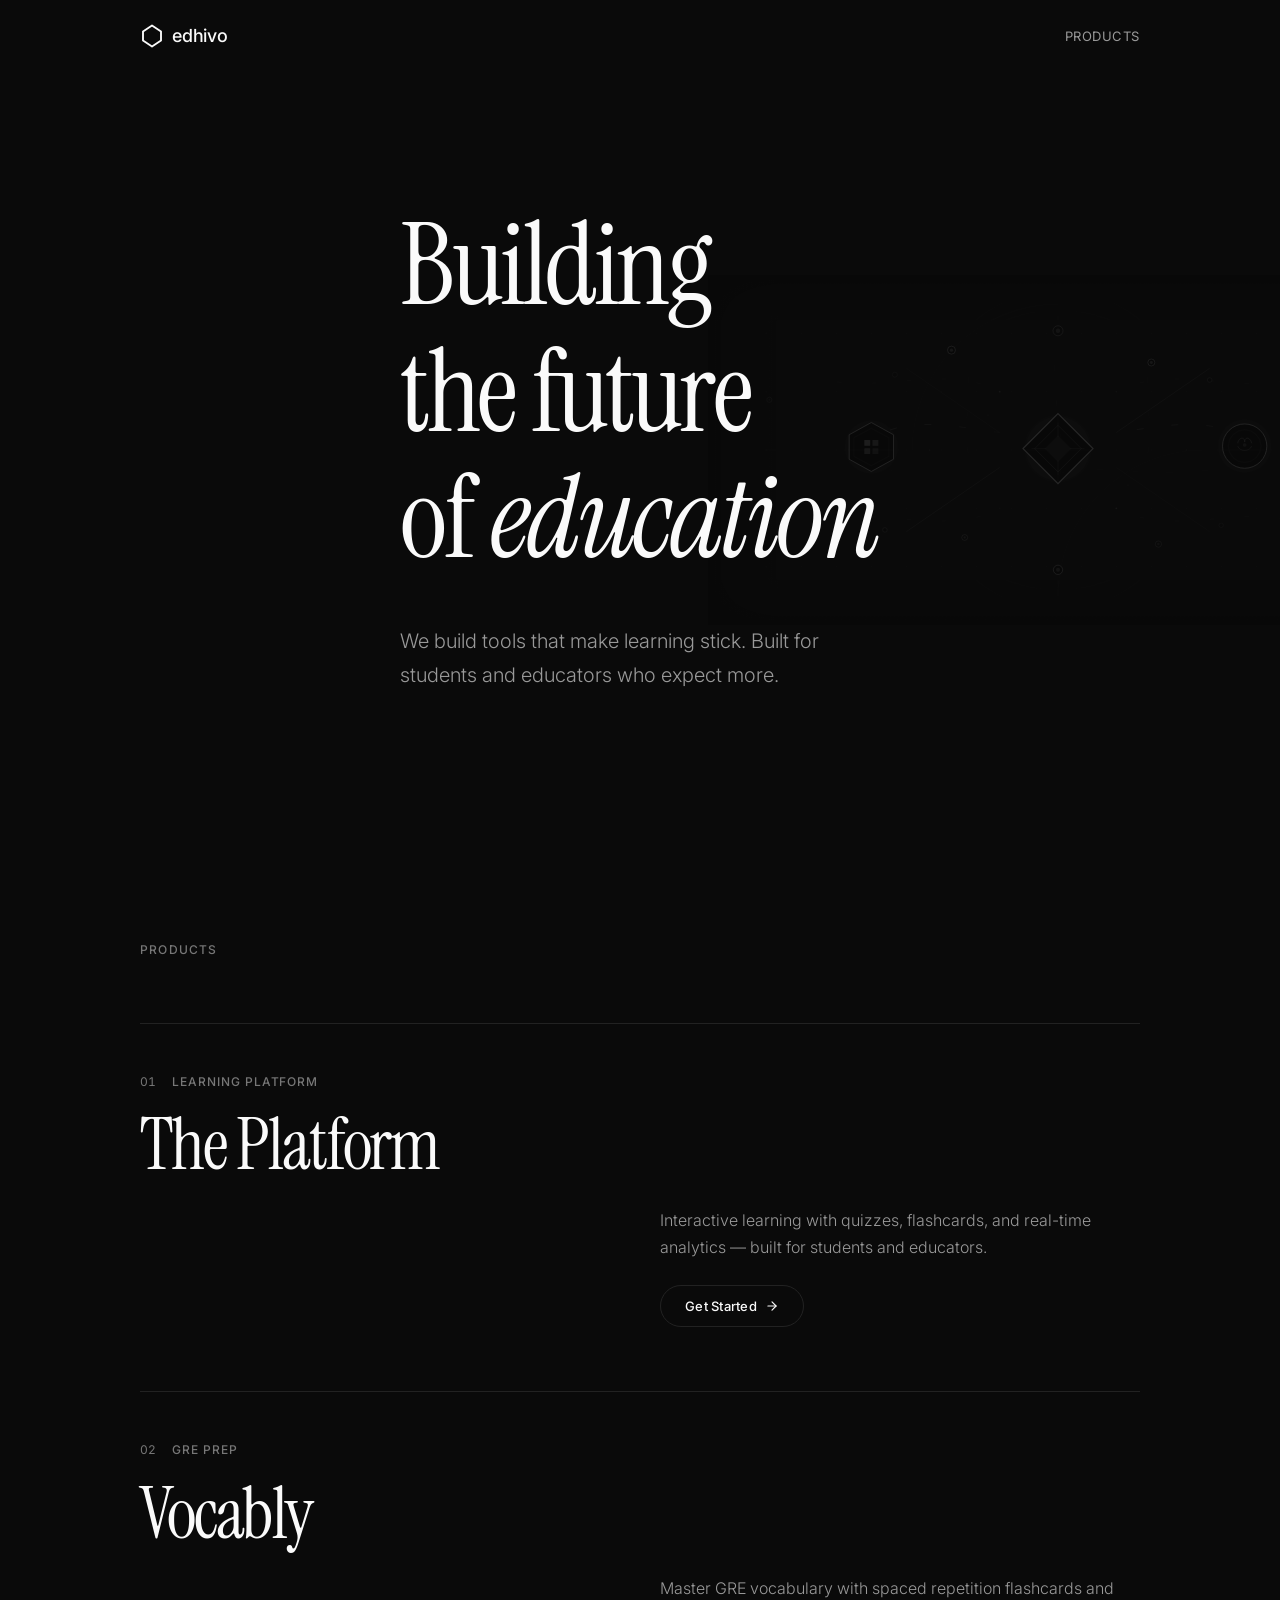
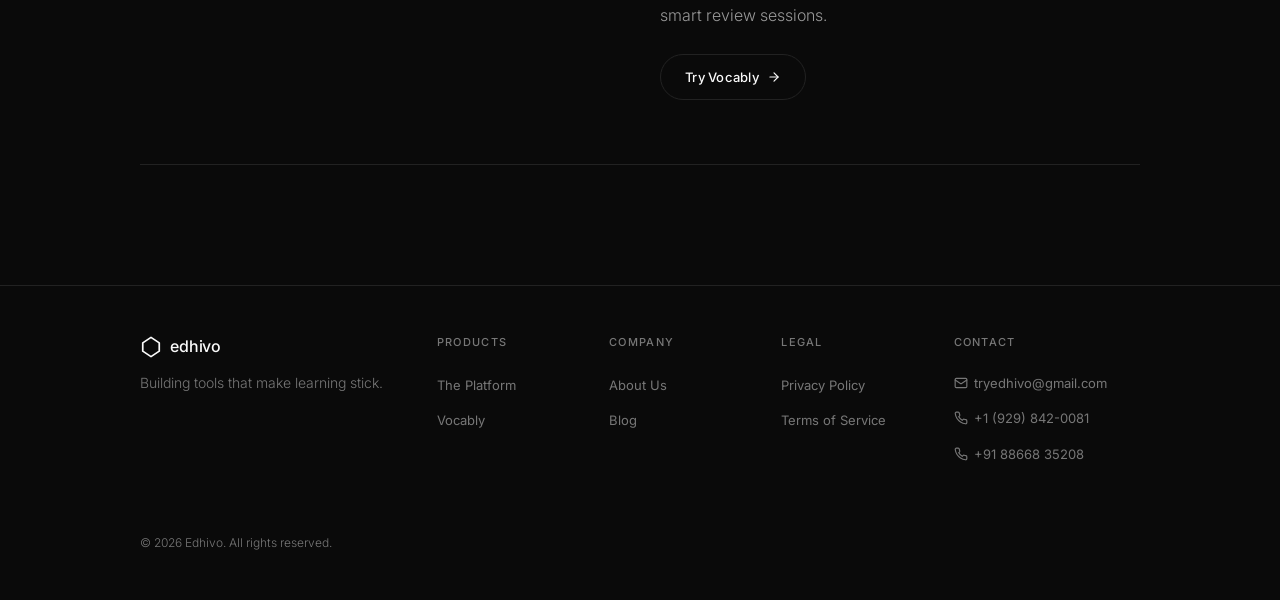
==== index.html @ c6b53cd7 "Landing designed" ====
<!DOCTYPE html>
<html lang="en">
<head>
  <meta charset="UTF-8">
  <meta name="viewport" content="width=device-width, initial-scale=1.0">

  <!-- Primary Meta Tags -->
  <title>edhivo — Building the future of education</title>
  <meta name="title" content="edhivo — Building the future of education">
  <meta name="description" content="edhivo builds tools that make learning stick. Explore our interactive learning platform and vocabulary apps.">
  <meta name="keywords" content="education, learning, edtech, interactive platform, vocabulary, GRE prep">
  <meta name="author" content="edhivo">

  <!-- Open Graph / Facebook -->
  <meta property="og:type" content="website">
  <meta property="og:url" content="https://edhivo.com/">
  <meta property="og:title" content="edhivo — Building the future of education">
  <meta property="og:description" content="edhivo builds tools that make learning stick. Explore our interactive learning platform and vocabulary apps.">
  <meta property="og:image" content="/assets/og-image.png">

  <!-- Twitter -->
  <meta property="twitter:card" content="summary_large_image">
  <meta property="twitter:url" content="https://edhivo.com/">
  <meta property="twitter:title" content="edhivo — Building the future of education">
  <meta property="twitter:description" content="edhivo builds tools that make learning stick. Explore our interactive learning platform and vocabulary apps.">
  <meta property="twitter:image" content="/assets/og-image.png">

  <!-- Additional -->
  <meta name="robots" content="index, follow">
  <meta name="theme-color" content="#0A0A0A">
  <link rel="icon" type="image/svg+xml" href="assets/favicon.svg">

  <!-- Fonts -->
  <link rel="preconnect" href="https://fonts.googleapis.com">
  <link rel="preconnect" href="https://fonts.gstatic.com" crossorigin>
  <link href="https://fonts.googleapis.com/css2?family=Instrument+Serif:ital@0;1&family=Inter:wght@300;400;500;600&display=swap" rel="stylesheet">

  <link rel="stylesheet" href="styles.css">
</head>
<body>

  <!-- Navigation -->
  <header class="nav" id="nav">
    <div class="container nav-inner">
      <a href="#" class="wordmark" aria-label="edhivo home" onclick="window.scrollTo({top:0,behavior:'smooth'});return false;">
        <svg class="wordmark-icon" width="24" height="24" viewBox="0 0 32 32" fill="none" xmlns="http://www.w3.org/2000/svg">
          <path d="M16 2L28 10V22L16 30L4 22V10L16 2Z" stroke="currentColor" stroke-width="2.5" stroke-linecap="round" stroke-linejoin="round" fill="none"/>
        </svg>
        <span>edhivo</span>
      </a>
      <nav>
        <a href="#products" class="nav-link">Products</a>
      </nav>
    </div>
  </header>

  <!-- Hero -->
  <main>
    <section class="hero">
      <div class="hero-art-wrapper">
        <img src="assets/hero-art.svg" alt="" class="hero-art" aria-hidden="true" />
      </div>
      <div class="container hero-content">
        <h1 class="hero-title">
          <span class="hero-line hero-line-1">
            <span class="word">Building</span>
          </span>
          <span class="hero-line hero-line-2">
            <span class="word">the future</span>
          </span>
          <span class="hero-line hero-line-3">
            <span class="word">of&nbsp;</span><em class="word hero-emphasis">education</em>
          </span>
        </h1>
        <p class="hero-subtitle">
          We build tools that make learning <span class="flicker-word" data-text="stick">stick</span>. Built for students and educators who expect more.
        </p>
      </div>
    </section>

    <!-- Products -->
    <section class="products" id="products">
      <div class="container">
        <span class="section-label">Products</span>
        <div id="products-list"></div>
      </div>
    </section>
  </main>

  <!-- Institution Selector Modal -->
  <div class="modal-overlay" id="modal-overlay" aria-hidden="true">
    <div class="modal" role="dialog" aria-modal="true" aria-labelledby="modal-title">
      <div class="modal-header">
        <h3 id="modal-title">Select your institution</h3>
        <button class="modal-close" id="modal-close" aria-label="Close">&times;</button>
      </div>
      <div class="modal-body" id="modal-body"></div>
    </div>
  </div>

  <!-- Footer -->
  <footer class="footer">
    <div class="container">
      <div class="footer-grid">
        <!-- Brand -->
        <div class="footer-brand">
          <div class="footer-logo" aria-label="edhivo">
            <svg width="22" height="22" viewBox="0 0 32 32" fill="none" xmlns="http://www.w3.org/2000/svg">
              <path d="M16 2L28 10V22L16 30L4 22V10L16 2Z" stroke="currentColor" stroke-width="2.5" stroke-linecap="round" stroke-linejoin="round" fill="none"/>
            </svg>
            <span>edhivo</span>
          </div>
          <p class="footer-desc">Building tools that make learning stick.</p>
        </div>

        <!-- Products -->
        <div class="footer-col">
          <h4 class="footer-heading">Products</h4>
          <ul class="footer-links">
            <li><a href="#products">The Platform</a></li>
            <li><a href="https://vocably.edhivo.com" target="_blank" rel="noopener">Vocably</a></li>
          </ul>
        </div>

        <!-- Company -->
        <div class="footer-col">
          <h4 class="footer-heading">Company</h4>
          <ul class="footer-links">
            <li><a href="about.html">About Us</a></li>
            <li><a href="blog.html">Blog</a></li>
          </ul>
        </div>

        <!-- Legal -->
        <div class="footer-col">
          <h4 class="footer-heading">Legal</h4>
          <ul class="footer-links">
            <li><a href="privacy.html">Privacy Policy</a></li>
            <li><a href="terms.html">Terms of Service</a></li>
          </ul>
        </div>

        <!-- Contact -->
        <div class="footer-col">
          <h4 class="footer-heading">Contact</h4>
          <ul class="footer-links">
            <li>
              <a href="mailto:tryedhivo@gmail.com">
                <svg width="14" height="14" viewBox="0 0 24 24" fill="none" stroke="currentColor" stroke-width="2" stroke-linecap="round" stroke-linejoin="round"><rect x="2" y="4" width="20" height="16" rx="2"/><path d="m22 7-8.97 5.7a1.94 1.94 0 0 1-2.06 0L2 7"/></svg>
                tryedhivo@gmail.com
              </a>
            </li>
            <li>
              <a href="tel:+19298420081">
                <svg width="14" height="14" viewBox="0 0 24 24" fill="none" stroke="currentColor" stroke-width="2" stroke-linecap="round" stroke-linejoin="round"><path d="M22 16.92v3a2 2 0 0 1-2.18 2 19.79 19.79 0 0 1-8.63-3.07 19.5 19.5 0 0 1-6-6 19.79 19.79 0 0 1-3.07-8.67A2 2 0 0 1 4.11 2h3a2 2 0 0 1 2 1.72c.127.96.361 1.903.7 2.81a2 2 0 0 1-.45 2.11L8.09 9.91a16 16 0 0 0 6 6l1.27-1.27a2 2 0 0 1 2.11-.45c.907.339 1.85.573 2.81.7A2 2 0 0 1 22 16.92z"/></svg>
                +1 (929) 842-0081
              </a>
            </li>
            <li>
              <a href="tel:+918866835208">
                <svg width="14" height="14" viewBox="0 0 24 24" fill="none" stroke="currentColor" stroke-width="2" stroke-linecap="round" stroke-linejoin="round"><path d="M22 16.92v3a2 2 0 0 1-2.18 2 19.79 19.79 0 0 1-8.63-3.07 19.5 19.5 0 0 1-6-6 19.79 19.79 0 0 1-3.07-8.67A2 2 0 0 1 4.11 2h3a2 2 0 0 1 2 1.72c.127.96.361 1.903.7 2.81a2 2 0 0 1-.45 2.11L8.09 9.91a16 16 0 0 0 6 6l1.27-1.27a2 2 0 0 1 2.11-.45c.907.339 1.85.573 2.81.7A2 2 0 0 1 22 16.92z"/></svg>
                +91 88668 35208
              </a>
            </li>
          </ul>
        </div>
        <!-- Copyright -->
        <p class="footer-copyright">&copy; <script>document.write(new Date().getFullYear())</script> Edhivo. All rights reserved.</p>
      </div>
    </div>
  </footer>

  <script src="script.js"></script>
</body>
</html>
---- styles.css ----
/* =============================
   DESIGN TOKENS
   ============================= */

:root {
  --bg: #0A0A0A;
  --bg-card: #111111;
  --bg-elevated: #161616;
  --text: #FAFAFA;
  --text-secondary: #999999;
  --text-muted: #777777;
  --accent: #FAFAFA;
  --accent-hover: #CCCCCC;
  --border: #222222;
  --border-hover: #333333;
  --radius: 12px;
  --transition: 200ms ease;
  --font-display: 'Instrument Serif', Georgia, serif;
  --font-body: 'Inter', -apple-system, BlinkMacSystemFont, 'Segoe UI', sans-serif;
  --max-width: 1080px;
}


/* =============================
   RESET & BASE
   ============================= */

*, *::before, *::after {
  margin: 0;
  padding: 0;
  box-sizing: border-box;
}

html {
  scroll-behavior: smooth;
}

@media (prefers-reduced-motion: reduce) {
  html { scroll-behavior: auto; }
  *, *::before, *::after {
    animation-duration: 0.01ms !important;
    animation-delay: 0ms !important;
    transition-duration: 0.01ms !important;
  }
  .reveal {
    opacity: 1 !important;
    transform: none !important;
  }
  .hero-line .word {
    transform: none !important;
    opacity: 1 !important;
  }
  .hero-subtitle {
    opacity: 1 !important;
  }
}

body {
  font-family: var(--font-body);
  background: var(--bg);
  color: var(--text);
  line-height: 1.6;
  min-height: 100vh;
  display: flex;
  flex-direction: column;
  -webkit-font-smoothing: antialiased;
  -moz-osx-font-smoothing: grayscale;
  scrollbar-width: thin;
  scrollbar-color: var(--border-hover) transparent;
}

/* Webkit scrollbar */
::-webkit-scrollbar {
  width: 6px;
}

::-webkit-scrollbar-track {
  background: transparent;
}

::-webkit-scrollbar-thumb {
  background: var(--border-hover);
  border-radius: 3px;
}

::-webkit-scrollbar-thumb:hover {
  background: var(--text-muted);
}

::selection {
  background: rgba(250, 250, 250, 0.15);
  color: var(--text);
}


/* =============================
   LAYOUT
   ============================= */

.container {
  max-width: var(--max-width);
  margin: 0 auto;
  padding: 0 24px;
}

@media (min-width: 744px) {
  .container { padding: 0 40px; }
}


/* =============================
   NAVIGATION
   ============================= */

.nav {
  position: fixed;
  top: 0;
  left: 0;
  right: 0;
  z-index: 100;
  background: transparent;
  transition: background 0.4s ease, backdrop-filter 0.4s ease, border-color 0.4s ease;
  border-bottom: 1px solid transparent;
}

.nav.scrolled {
  background: rgba(10, 10, 10, 0.8);
  backdrop-filter: blur(12px);
  -webkit-backdrop-filter: blur(12px);
  border-bottom-color: var(--border);
}

.nav-inner {
  display: flex;
  align-items: center;
  justify-content: space-between;
  height: 72px;
}

.wordmark {
  display: flex;
  align-items: center;
  gap: 8px;
  font-family: var(--font-body);
  font-size: 1.125rem;
  font-weight: 500;
  color: var(--text);
  text-decoration: none;
  letter-spacing: -0.01em;
  transition: opacity var(--transition);
}

.wordmark:hover {
  opacity: 0.7;
}

.wordmark-icon {
  flex-shrink: 0;
}

.nav-link {
  font-family: var(--font-body);
  font-size: 0.8125rem;
  font-weight: 400;
  letter-spacing: 0.04em;
  text-transform: uppercase;
  color: var(--text-secondary);
  text-decoration: none;
  transition: color 0.3s ease;
}

.nav-link:hover {
  color: var(--text);
}


/* =============================
   HERO
   ============================= */

.hero {
  position: relative;
  min-height: 100vh;
  display: flex;
  align-items: center;
  overflow: hidden;
  padding: 0;
}

.hero-content {
  position: relative;
  z-index: 1;
}

.hero-title {
  font-family: var(--font-display);
  font-weight: 400;
  font-size: clamp(3rem, 9vw, 7.5rem);
  line-height: 1.0;
  letter-spacing: -0.03em;
  color: var(--text);
}

.hero-line {
  display: block;
  overflow: hidden;
  padding-bottom: 0.1em;
}

.hero-line .word {
  display: inline-block;
  transform: translateY(110%);
  opacity: 0;
  animation: revealUp 0.9s cubic-bezier(0.16, 1, 0.3, 1) forwards;
}

.hero-line-1 .word { animation-delay: 0.15s; }
.hero-line-2 .word { animation-delay: 0.3s; }
.hero-line-3 .word:first-child { animation-delay: 0.45s; }
.hero-line-3 .word:last-child { animation-delay: 0.6s; }

.hero-emphasis {
  font-style: italic;
}

.hero-subtitle {
  font-family: var(--font-body);
  font-size: clamp(1rem, 2vw, 1.25rem);
  font-weight: 300;
  color: var(--text-secondary);
  max-width: 480px;
  margin-top: 36px;
  line-height: 1.7;
  opacity: 0;
  animation: fadeIn 0.8s ease 0.8s forwards;
}

/* Hero SVG background */
.hero-art-wrapper {
  position: absolute;
  top: 50%;
  right: -10%;
  transform: translateY(-50%);
  width: 55%;
  max-width: 700px;
  opacity: 0.12;
  pointer-events: none;
  z-index: 0;
  filter: invert(1);
}

.hero-art {
  width: 100%;
  height: auto;
  display: block;
}

@media (max-width: 743px) {
  .hero-art-wrapper {
    width: 90%;
    right: -20%;
    opacity: 0.08;
  }
}


/* =============================
   FLICKER EFFECT
   ============================= */

.flicker-word {
  display: inline;
}

.flicker-letter {
  display: inline;
  animation: letterFlicker 4s ease-in-out infinite;
}

@keyframes letterFlicker {
  0%, 100% { opacity: 1; }
  47% { opacity: 1; }
  48% { opacity: 0.2; }
  49% { opacity: 0.7; }
  50% { opacity: 0.15; }
  51% { opacity: 0.85; }
  52% { opacity: 1; }
}


/* =============================
   PRODUCTS
   ============================= */

.products {
  padding: 40px 0 120px;
}

.section-label {
  display: block;
  font-family: var(--font-body);
  font-size: 0.75rem;
  font-weight: 500;
  text-transform: uppercase;
  letter-spacing: 0.1em;
  color: var(--text-muted);
  margin-bottom: 64px;
}

.product-item {
  border-top: 1px solid var(--border);
  padding: 48px 0 64px;
}

.product-item:last-child {
  border-bottom: 1px solid var(--border);
}

.product-item-header {
  display: flex;
  align-items: center;
  gap: 16px;
  margin-bottom: 16px;
}

.product-item-index {
  font-family: var(--font-body);
  font-size: 0.75rem;
  color: var(--text-muted);
  font-variant-numeric: tabular-nums;
}

.product-item-tag {
  font-family: var(--font-body);
  font-size: 0.75rem;
  font-weight: 500;
  text-transform: uppercase;
  letter-spacing: 0.08em;
  color: var(--text-muted);
}

.product-item-name {
  font-family: var(--font-display);
  font-size: clamp(2.5rem, 6vw, 4.5rem);
  font-weight: 400;
  letter-spacing: -0.03em;
  line-height: 1.05;
  color: var(--text);
  margin-bottom: 24px;
}

.product-item-body {
  max-width: 480px;
  margin-left: auto;
}

@media (max-width: 743px) {
  .product-item-body {
    margin-left: 0;
  }
}

.product-item-desc {
  font-family: var(--font-body);
  font-size: 1rem;
  font-weight: 300;
  color: var(--text-secondary);
  line-height: 1.7;
  margin-bottom: 24px;
}

.product-item-cta {
  display: inline-flex;
  align-items: center;
  gap: 8px;
  padding: 12px 24px;
  background: transparent;
  color: var(--text);
  font-family: var(--font-body);
  font-size: 0.8125rem;
  font-weight: 500;
  letter-spacing: 0.02em;
  border: 1px solid var(--border);
  border-radius: 100px;
  cursor: pointer;
  text-decoration: none;
  transition: background 0.3s ease, border-color 0.3s ease;
}

.product-item-cta:hover {
  background: var(--bg-elevated);
  border-color: var(--border-hover);
}

.product-item-cta svg {
  width: 14px;
  height: 14px;
  transition: transform 0.3s ease;
}

.product-item-cta:hover svg {
  transform: translateX(3px);
}


/* =============================
   MODAL
   ============================= */

.modal-overlay {
  position: fixed;
  inset: 0;
  z-index: 200;
  background: rgba(0, 0, 0, 0.6);
  backdrop-filter: blur(8px);
  -webkit-backdrop-filter: blur(8px);
  display: flex;
  align-items: center;
  justify-content: center;
  opacity: 0;
  pointer-events: none;
  transition: opacity var(--transition);
}

.modal-overlay.active {
  opacity: 1;
  pointer-events: auto;
}

.modal {
  background: var(--bg-card);
  border: 1px solid var(--border);
  border-radius: 16px;
  width: 90%;
  max-width: 400px;
  transform: translateY(8px);
  transition: transform var(--transition);
}

.modal-overlay.active .modal {
  transform: translateY(0);
}

.modal-header {
  display: flex;
  align-items: center;
  justify-content: space-between;
  padding: 20px 24px 16px;
}

.modal-header h3 {
  font-family: var(--font-body);
  font-size: 1rem;
  font-weight: 500;
  color: var(--text);
}

.modal-close {
  width: 32px;
  height: 32px;
  display: flex;
  align-items: center;
  justify-content: center;
  background: none;
  border: none;
  font-size: 1.25rem;
  color: var(--text-muted);
  cursor: pointer;
  border-radius: 6px;
  transition: background var(--transition), color var(--transition);
}

.modal-close:hover {
  background: var(--bg-elevated);
  color: var(--text);
}

.modal-body {
  padding: 0 24px 20px;
}

.institution-link {
  display: flex;
  align-items: center;
  justify-content: space-between;
  padding: 14px 16px;
  border: 1px solid var(--border);
  border-radius: 10px;
  text-decoration: none;
  color: var(--text);
  font-family: var(--font-body);
  font-size: 0.9375rem;
  font-weight: 400;
  transition: background 0.3s ease, border-color 0.3s ease;
  margin-bottom: 8px;
}

.institution-link:last-child {
  margin-bottom: 0;
}

.institution-link:hover {
  background: var(--bg-elevated);
  border-color: var(--border-hover);
}

.institution-link svg {
  width: 16px;
  height: 16px;
  color: var(--text-muted);
}


/* =============================
   FOOTER
   ============================= */

.footer {
  border-top: 1px solid var(--border);
  padding: 48px 0 48px;
  margin-top: 0;
}

.footer-grid {
  display: grid;
  grid-template-columns: 1fr;
  gap: 32px;
  padding-bottom: 0;
}

@media (min-width: 744px) {
  .footer-grid {
    grid-template-columns: 2fr 1fr 1fr 1fr 1.5fr;
    gap: 48px;
  }
}

.footer-logo {
  display: flex;
  align-items: center;
  gap: 8px;
  font-family: var(--font-body);
  font-size: 1rem;
  font-weight: 500;
  color: var(--text);
  letter-spacing: -0.01em;
}

.footer-desc {
  margin-top: 12px;
  font-family: var(--font-body);
  font-size: 0.875rem;
  font-weight: 300;
  color: var(--text-muted);
  line-height: 1.6;
}

.footer-heading {
  font-family: var(--font-body);
  font-size: 0.6875rem;
  font-weight: 500;
  text-transform: uppercase;
  letter-spacing: 0.12em;
  color: var(--text-muted);
  margin-bottom: 20px;
}

.footer-links {
  list-style: none;
  display: flex;
  flex-direction: column;
  gap: 10px;
}

.footer-links a {
  display: inline-flex;
  align-items: center;
  gap: 6px;
  font-family: var(--font-body);
  font-size: 0.8125rem;
  font-weight: 400;
  color: var(--text-muted);
  text-decoration: none;
  transition: color 0.3s ease;
}

.footer-links a:hover {
  color: var(--text);
}

.footer-links svg {
  flex-shrink: 0;
  color: var(--text-muted);
}

.footer-copyright {
  margin-top: 32px;
  font-size: 0.75rem;
  font-weight: 300;
  color: var(--text-muted);
}

@media (min-width: 744px) {
  .footer-copyright {
    grid-column: 1 / -1;
    margin-top: 16px;
  }
}


/* =============================
   LEGAL PAGES
   ============================= */

main {
  flex: 1;
}

.legal-page {
  padding: 120px 0 80px;
}

@media (min-width: 744px) {
  .legal-page { padding: 140px 0 120px; }
}

.legal-page .container {
  max-width: 720px;
}

.legal-title {
  font-family: var(--font-display);
  font-size: 2rem;
  font-weight: 400;
  letter-spacing: -0.02em;
  color: var(--text);
  margin-bottom: 8px;
}

@media (min-width: 744px) {
  .legal-title { font-size: 2.5rem; }
}

.legal-updated {
  font-size: 0.875rem;
  color: var(--text-muted);
  margin-bottom: 48px;
}

.legal-content {
  display: flex;
  flex-direction: column;
  gap: 32px;
}

.legal-content h2 {
  font-family: var(--font-body);
  font-size: 1.25rem;
  font-weight: 500;
  color: var(--text);
  margin-bottom: 12px;
}

.legal-content p {
  font-size: 0.9375rem;
  color: var(--text-secondary);
  line-height: 1.7;
}

.legal-content ul {
  list-style: disc;
  padding-left: 24px;
  margin-top: 8px;
  display: flex;
  flex-direction: column;
  gap: 8px;
}

.legal-content li {
  font-size: 0.9375rem;
  color: var(--text-secondary);
  line-height: 1.6;
}

.legal-content a {
  color: var(--text);
  text-decoration: underline;
  text-underline-offset: 2px;
  transition: color var(--transition);
}

.legal-content a:hover {
  color: var(--text-secondary);
}


/* =============================
   BLOG
   ============================= */

.blog-empty {
  font-size: 0.9375rem;
  color: var(--text-muted);
  padding: 48px 0;
}


/* =============================
   FOCUS STYLES
   ============================= */

:focus-visible {
  outline: 1px solid var(--text-muted);
  outline-offset: 3px;
}

button:focus-visible,
a:focus-visible {
  outline: 1px solid var(--text-muted);
  outline-offset: 3px;
}


/* =============================
   ANIMATIONS
   ============================= */

@keyframes revealUp {
  to {
    transform: translateY(0);
    opacity: 1;
  }
}

@keyframes fadeIn {
  to {
    opacity: 1;
  }
}

/* Scroll reveal */
.reveal {
  opacity: 0;
  transform: translateY(32px);
  transition: opacity 0.7s cubic-bezier(0.16, 1, 0.3, 1),
              transform 0.7s cubic-bezier(0.16, 1, 0.3, 1);
}

.reveal.revealed {
  opacity: 1;
  transform: translateY(0);
}

.reveal:nth-child(2) { transition-delay: 0.1s; }
.reveal:nth-child(3) { transition-delay: 0.2s; }
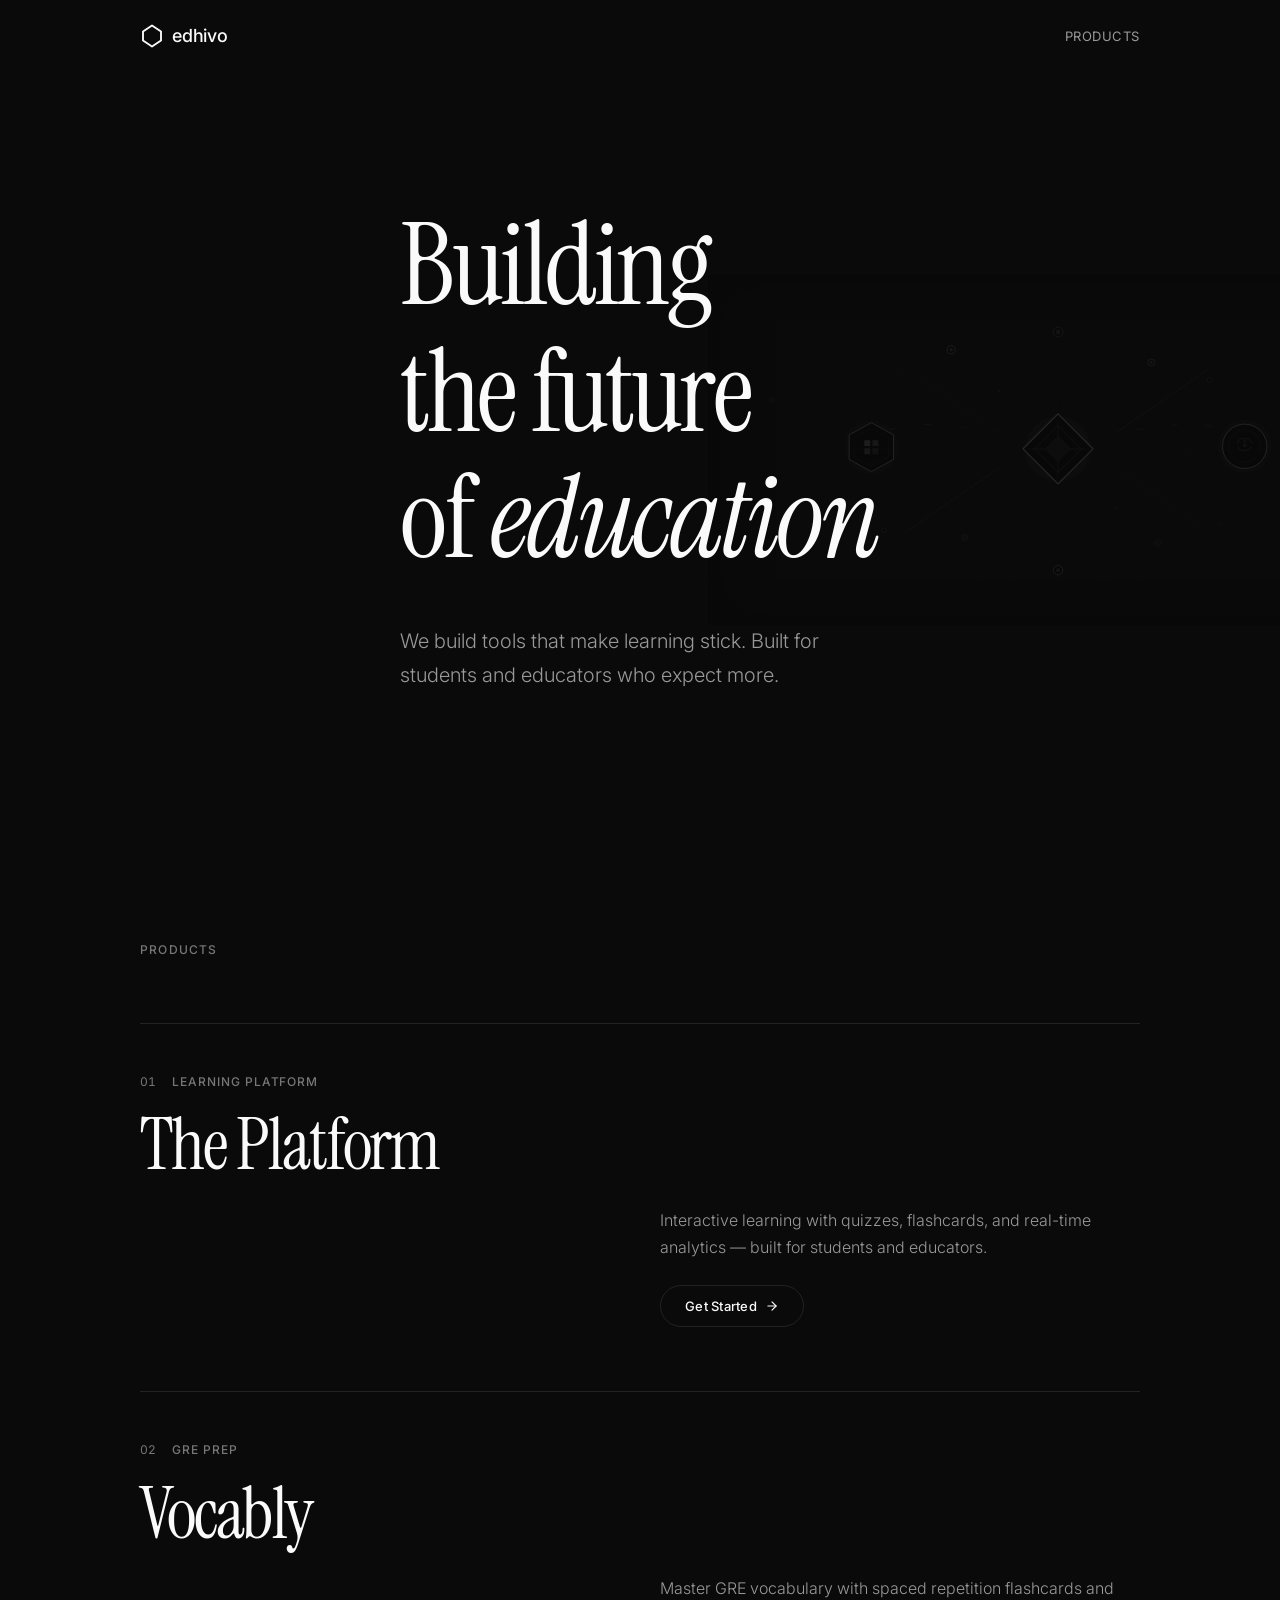
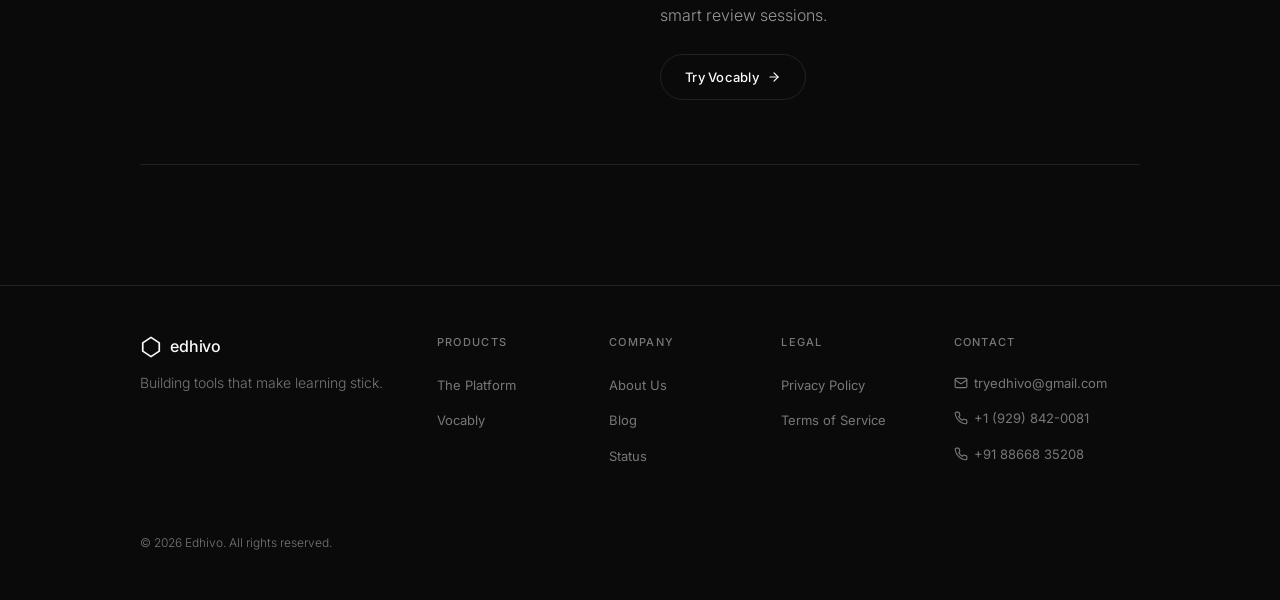
==== commit a0b592e0: "Add /uptime status page and footer link Adds edhivo.com/uptime — a branded status page that fetches " ====
--- a/index.html
+++ b/index.html
@@ -128,6 +128,7 @@
           <ul class="footer-links">
             <li><a href="about.html">About Us</a></li>
             <li><a href="blog.html">Blog</a></li>
+            <li><a href="/uptime/">Status</a></li>
           </ul>
         </div>
 
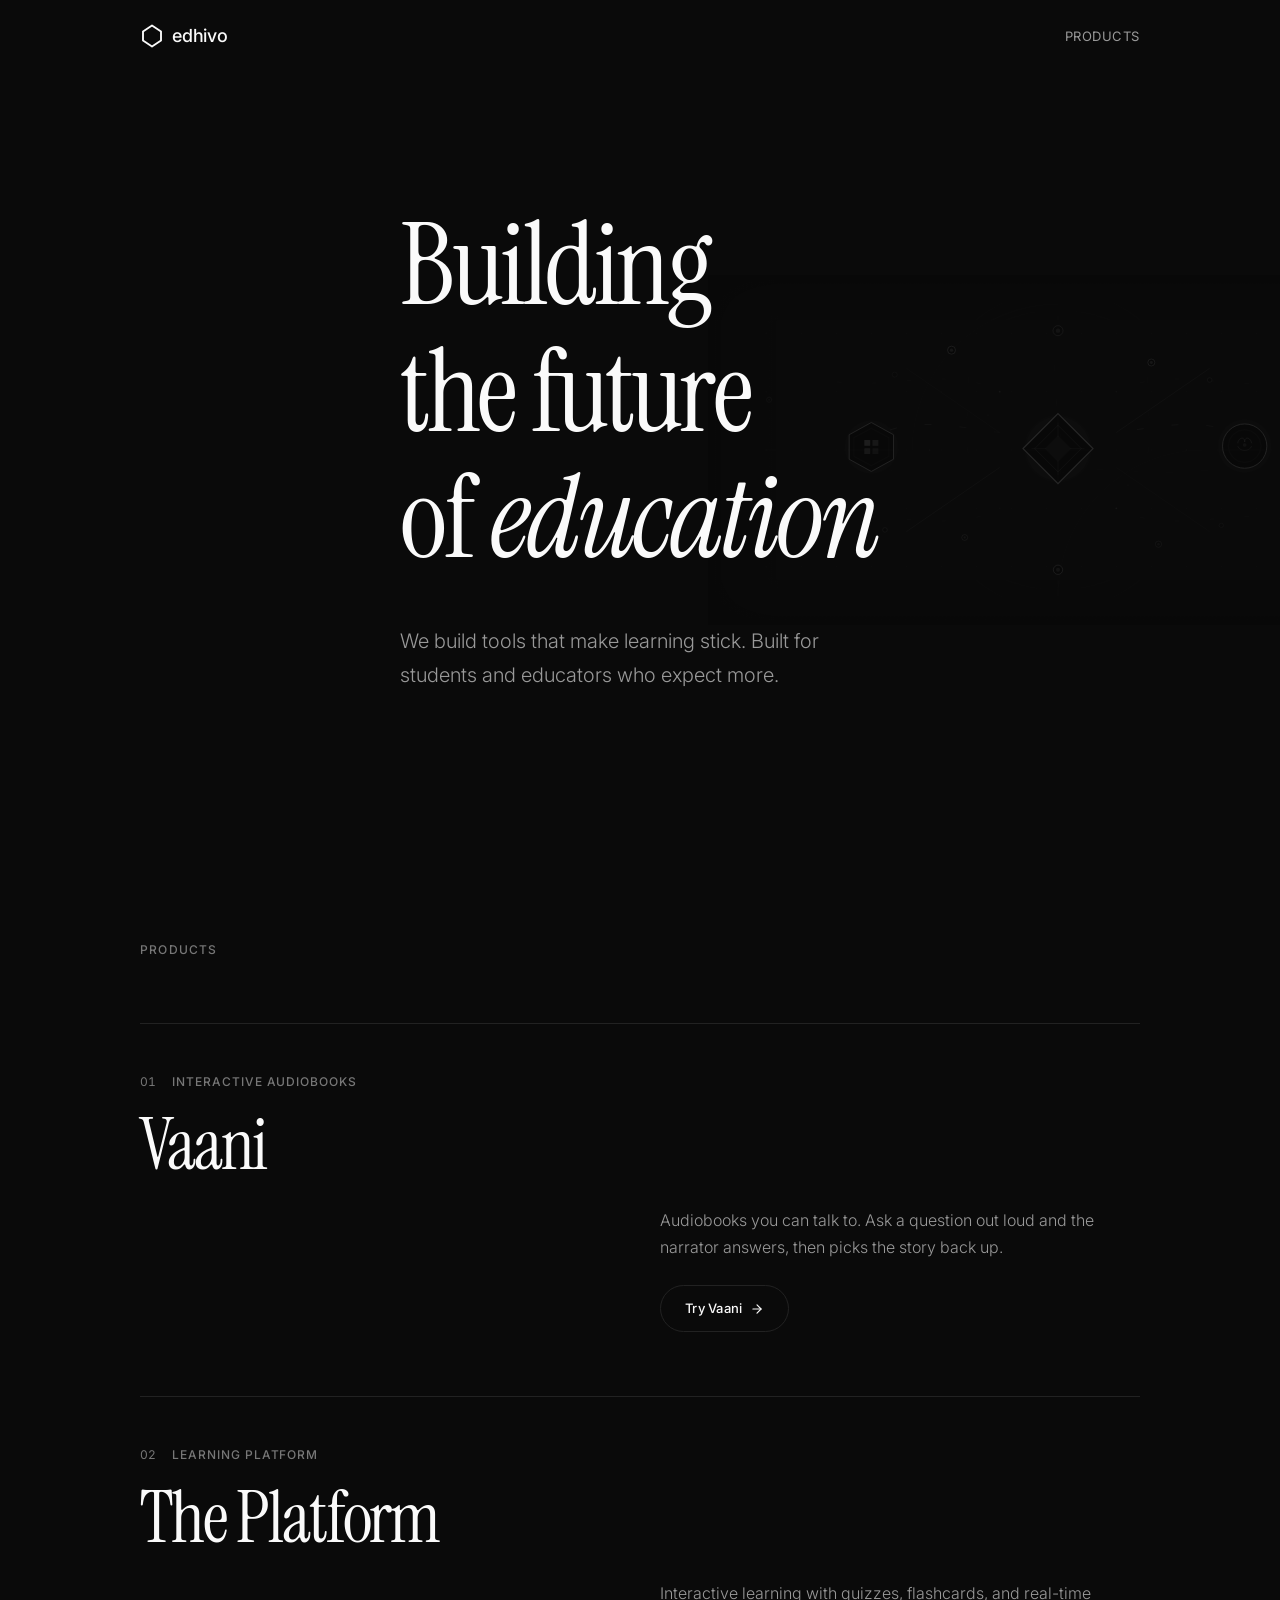
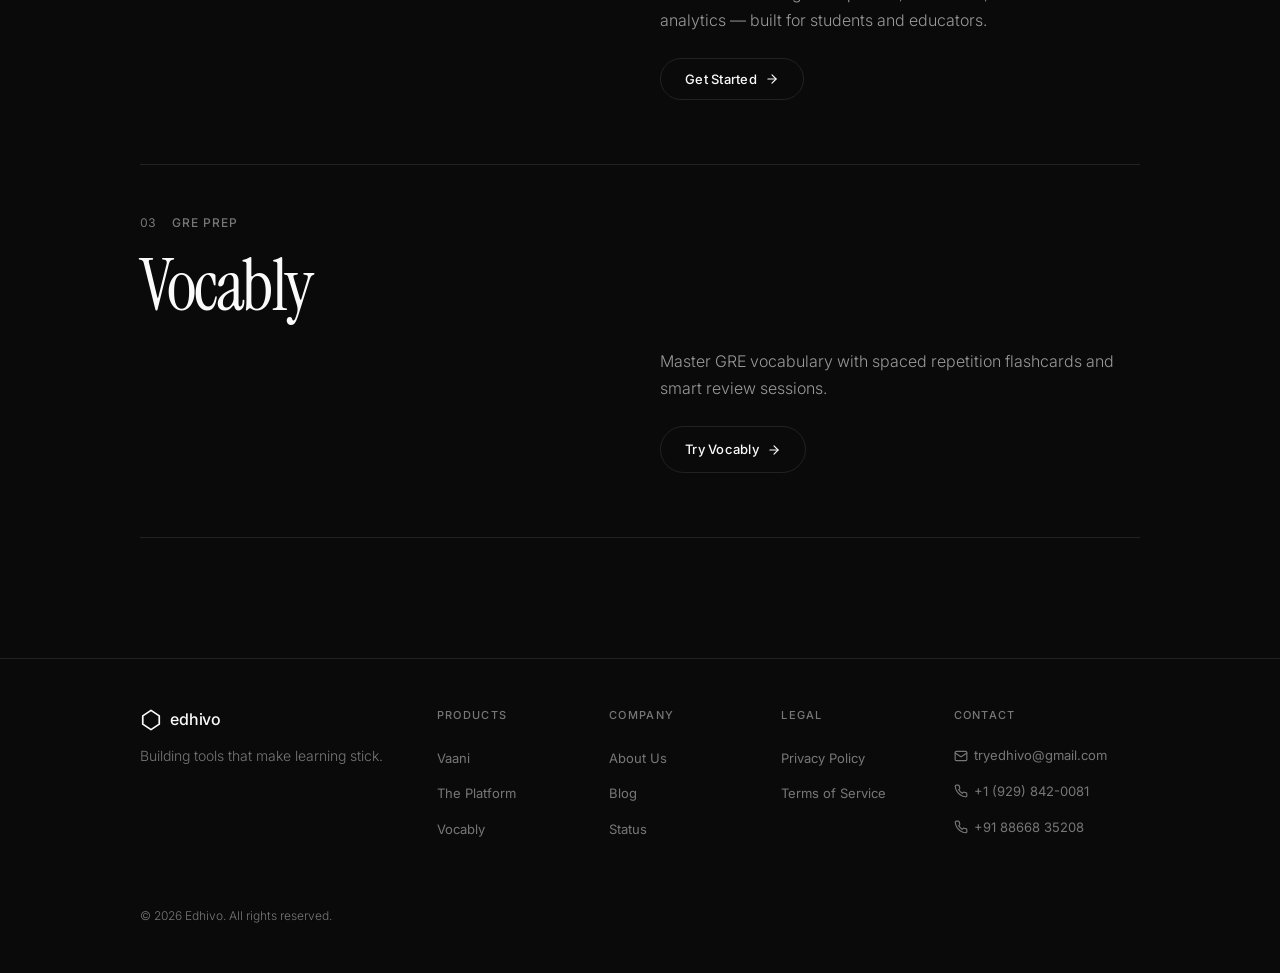
==== commit db692d63: "Add Vaani as product 01 in the catalog Vaani (interactive audiobooks, vaani.edhivo.com) leads the pr" ====
--- a/index.html
+++ b/index.html
@@ -7,7 +7,7 @@
   <!-- Primary Meta Tags -->
   <title>edhivo — Building the future of education</title>
   <meta name="title" content="edhivo — Building the future of education">
-  <meta name="description" content="edhivo builds tools that make learning stick. Explore our interactive learning platform and vocabulary apps.">
+  <meta name="description" content="edhivo builds tools that make learning stick. Explore interactive audiobooks, our learning platform and vocabulary apps.">
   <meta name="keywords" content="education, learning, edtech, interactive platform, vocabulary, GRE prep">
   <meta name="author" content="edhivo">
 
@@ -15,14 +15,14 @@
   <meta property="og:type" content="website">
   <meta property="og:url" content="https://edhivo.com/">
   <meta property="og:title" content="edhivo — Building the future of education">
-  <meta property="og:description" content="edhivo builds tools that make learning stick. Explore our interactive learning platform and vocabulary apps.">
+  <meta property="og:description" content="edhivo builds tools that make learning stick. Explore interactive audiobooks, our learning platform and vocabulary apps.">
   <meta property="og:image" content="/assets/og-image.png">
 
   <!-- Twitter -->
   <meta property="twitter:card" content="summary_large_image">
   <meta property="twitter:url" content="https://edhivo.com/">
   <meta property="twitter:title" content="edhivo — Building the future of education">
-  <meta property="twitter:description" content="edhivo builds tools that make learning stick. Explore our interactive learning platform and vocabulary apps.">
+  <meta property="twitter:description" content="edhivo builds tools that make learning stick. Explore interactive audiobooks, our learning platform and vocabulary apps.">
   <meta property="twitter:image" content="/assets/og-image.png">
 
   <!-- Additional -->
@@ -117,6 +117,7 @@
         <div class="footer-col">
           <h4 class="footer-heading">Products</h4>
           <ul class="footer-links">
+            <li><a href="https://vaani.edhivo.com" target="_blank" rel="noopener">Vaani</a></li>
             <li><a href="#products">The Platform</a></li>
             <li><a href="https://vocably.edhivo.com" target="_blank" rel="noopener">Vocably</a></li>
           </ul>
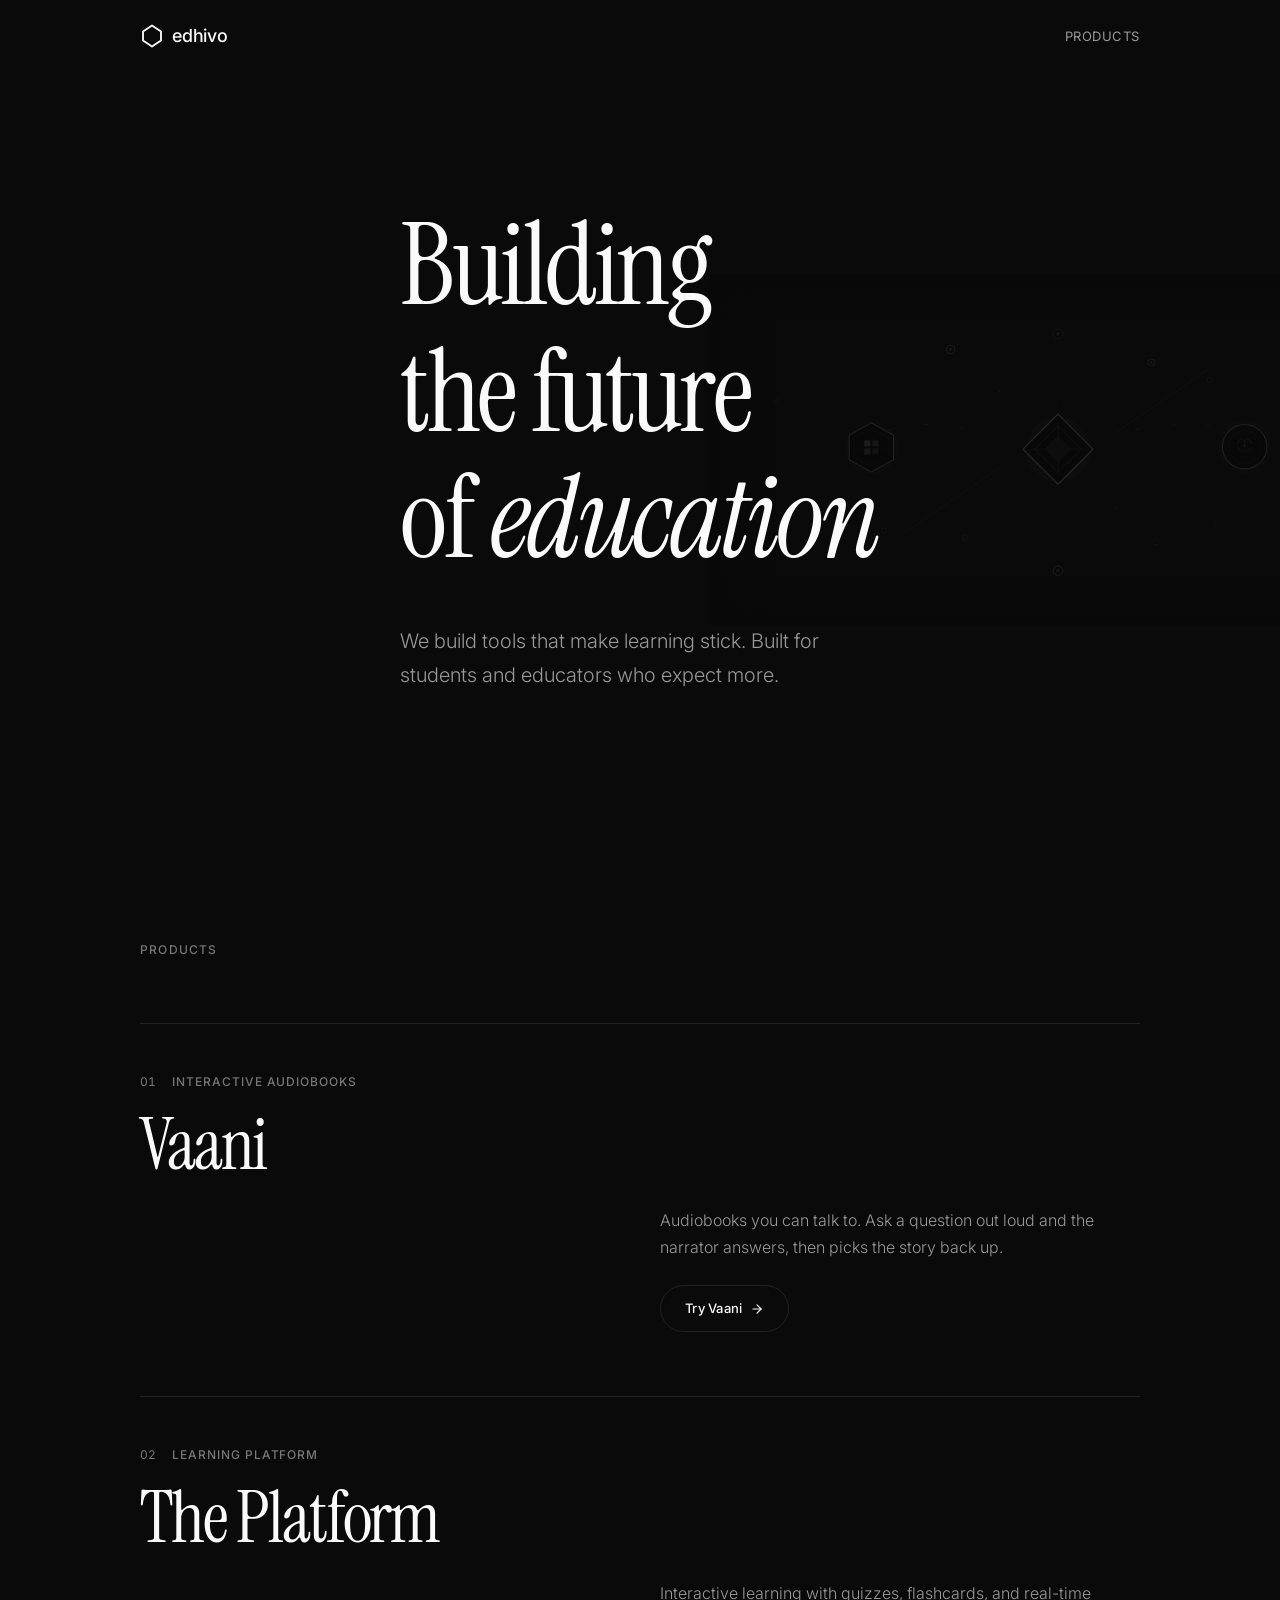
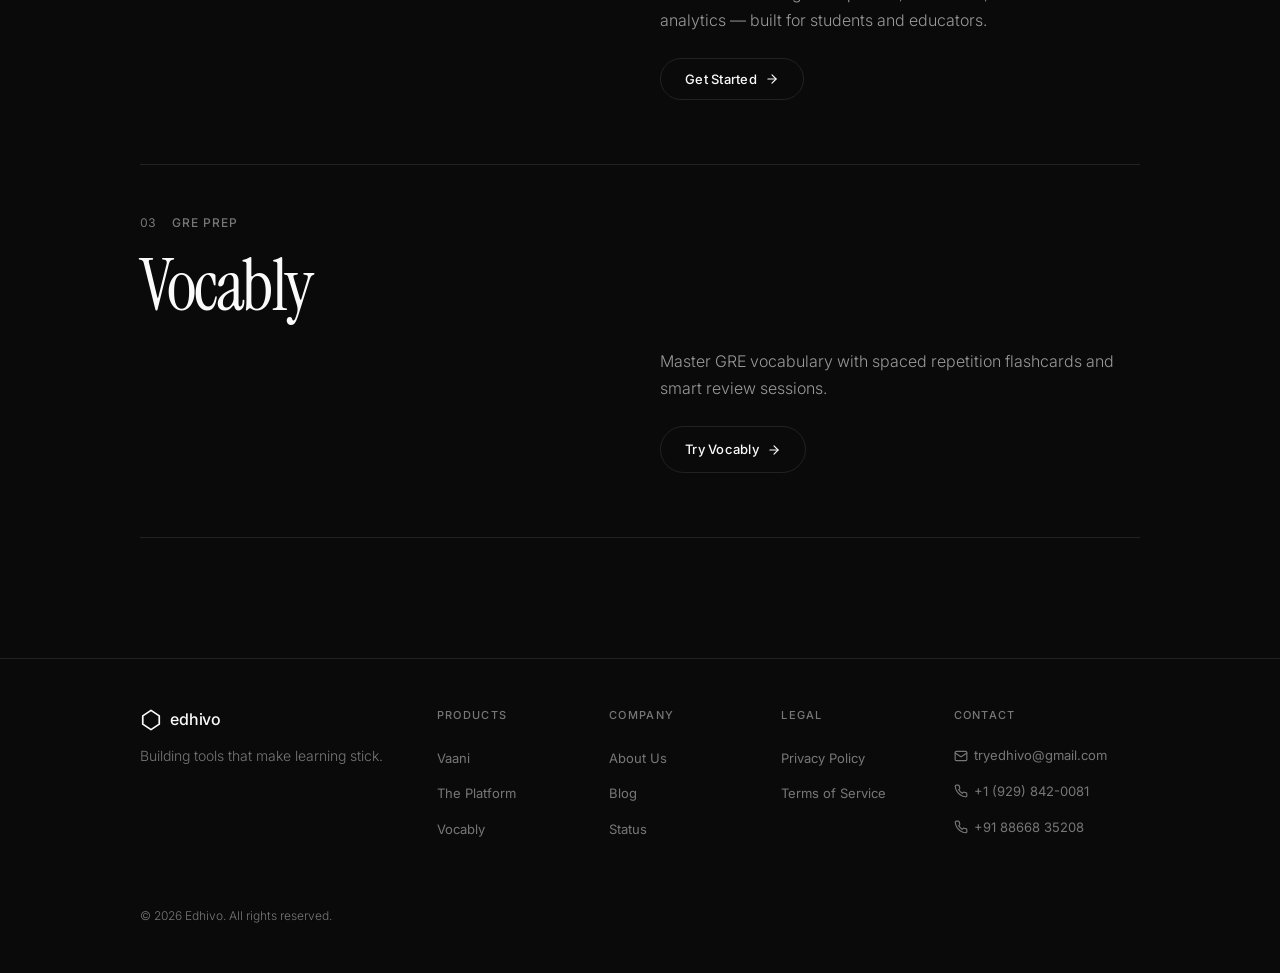
==== commit 6aa77db3: "Bust browser cache for script.js so the new catalog shows Co-Authored-By: Claude Opus 5.5 <noreply@a" ====
--- a/index.html
+++ b/index.html
@@ -172,6 +172,6 @@
     </div>
   </footer>
 
-  <script src="script.js"></script>
+  <script src="script.js?v=20261105"></script>
 </body>
 </html>
